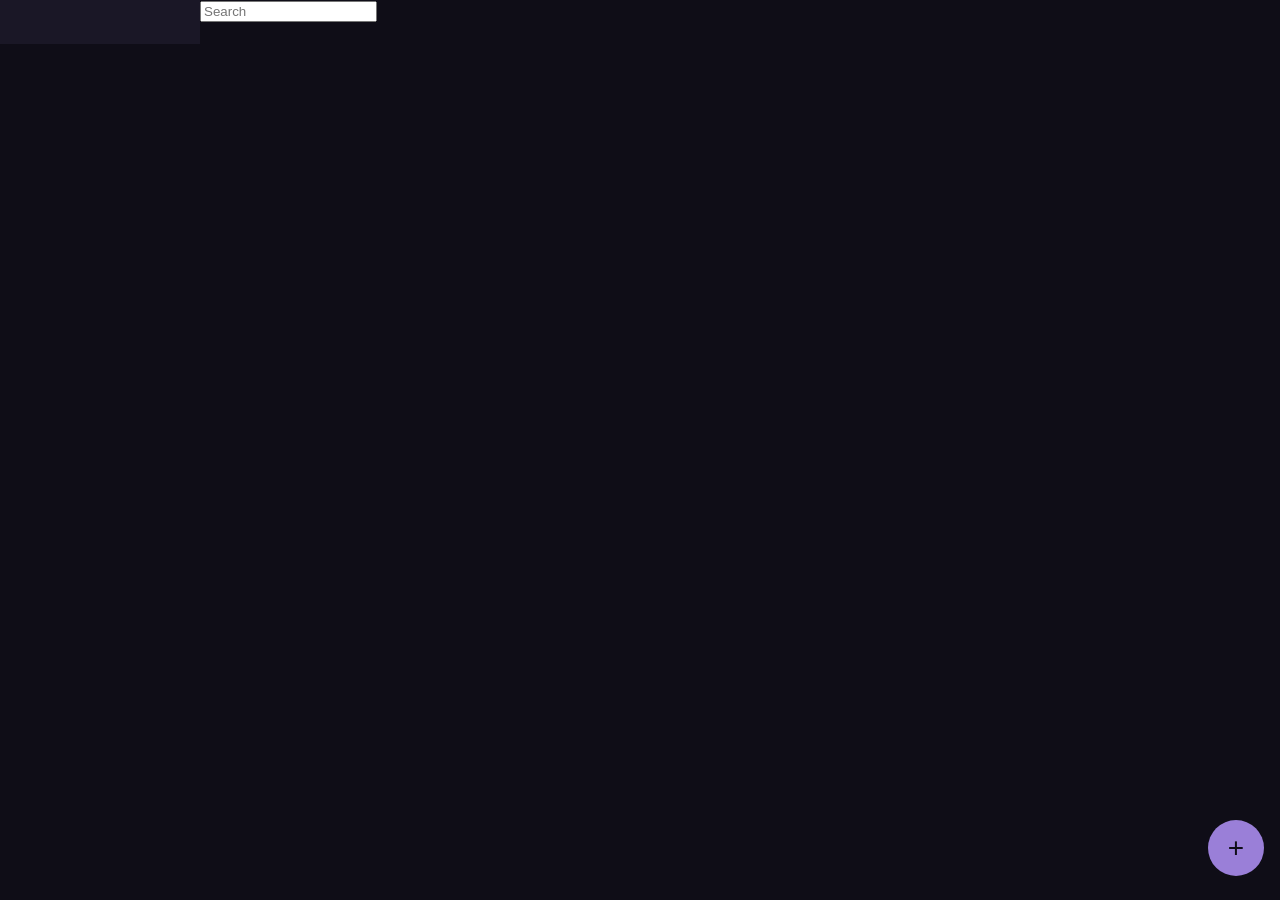
==== command-center/src/index.html @ 440cc8a0 "feat(cc): scaffold, build script, style tokens Co-Authored-By: Claude Sonnet 5.5 <noreply@anthropic." ====
<!doctype html>
<html lang="en">
<head>
<meta charset="utf-8">
<meta name="viewport" content="width=device-width, initial-scale=1, viewport-fit=cover">
<title>Command Center</title>
<link rel="stylesheet" href="./styles.css">
</head>
<body>
<header id="topbar">
  <input id="search" type="search" placeholder="Search" aria-label="Search">
</header>
<main id="view" tabindex="-1"></main>
<nav id="tabs" aria-label="Sections"></nav>
<button id="fab" type="button" aria-label="Quick add">+</button>
<dialog id="quickadd" aria-label="Quick add"></dialog>
<dialog id="ask" aria-label="Ask Claude"></dialog>
<script type="module" src="./main.js"></script>
</body>
</html>
---- command-center/src/styles.css ----
/* Design tokens. Dark is the default; [data-theme=light] overrides. */
:root {
  --bg: #0f0d17;
  --surface: #1a1726;
  --text: #ece9f5;
  --muted: #8a83a0;
  --accent: #9a7fd8;
  --work: #2dd4bf;
  --cards: #b794f6;
  --health: #a3e635;
  --wf: #fb7185;
  --inbox: #60a5fa;
  --alert: #f87171;
  --done: #4ade80;
  --font-num: ui-monospace, SFMono-Regular, Menlo, Consolas, monospace;
  --font-ui: system-ui, -apple-system, "Segoe UI", Roboto, sans-serif;
  --tap: 44px;
}
[data-theme=light] {
  --bg: #f4f2fa;
  --surface: #ffffff;
  --text: #1c1a26;
  --muted: #625b78;
  --accent: #6b4fb8;
  --work: #0f766e;
  --cards: #7c3aed;
  --health: #4d7c0f;
  --wf: #be123c;
  --inbox: #1d4ed8;
  --alert: #b91c1c;
  --done: #15803d;
}

* { box-sizing: border-box; }
html, body { margin: 0; }
body {
  background: var(--bg);
  color: var(--text);
  font: 16px/1.4 var(--font-ui);
  padding-bottom: calc(var(--tap) + 16px + env(safe-area-inset-bottom));
}
.num { font-family: var(--font-num); font-weight: 700; }
#view { padding: 16px; }
#tabs {
  position: fixed; left: 0; right: 0; bottom: 0;
  display: flex; background: var(--surface);
  min-height: var(--tap); padding-bottom: env(safe-area-inset-bottom);
}
#fab {
  position: fixed; right: 16px; bottom: calc(var(--tap) + 24px + env(safe-area-inset-bottom));
  width: 56px; height: 56px; border: 0; border-radius: 50%;
  background: var(--accent); color: var(--bg); font-size: 28px;
}
@media (min-width: 900px) {
  body { padding-bottom: 0; padding-left: 200px; }
  #tabs { top: 0; right: auto; bottom: auto; width: 200px; flex-direction: column; }
  #fab { bottom: 24px; }
}
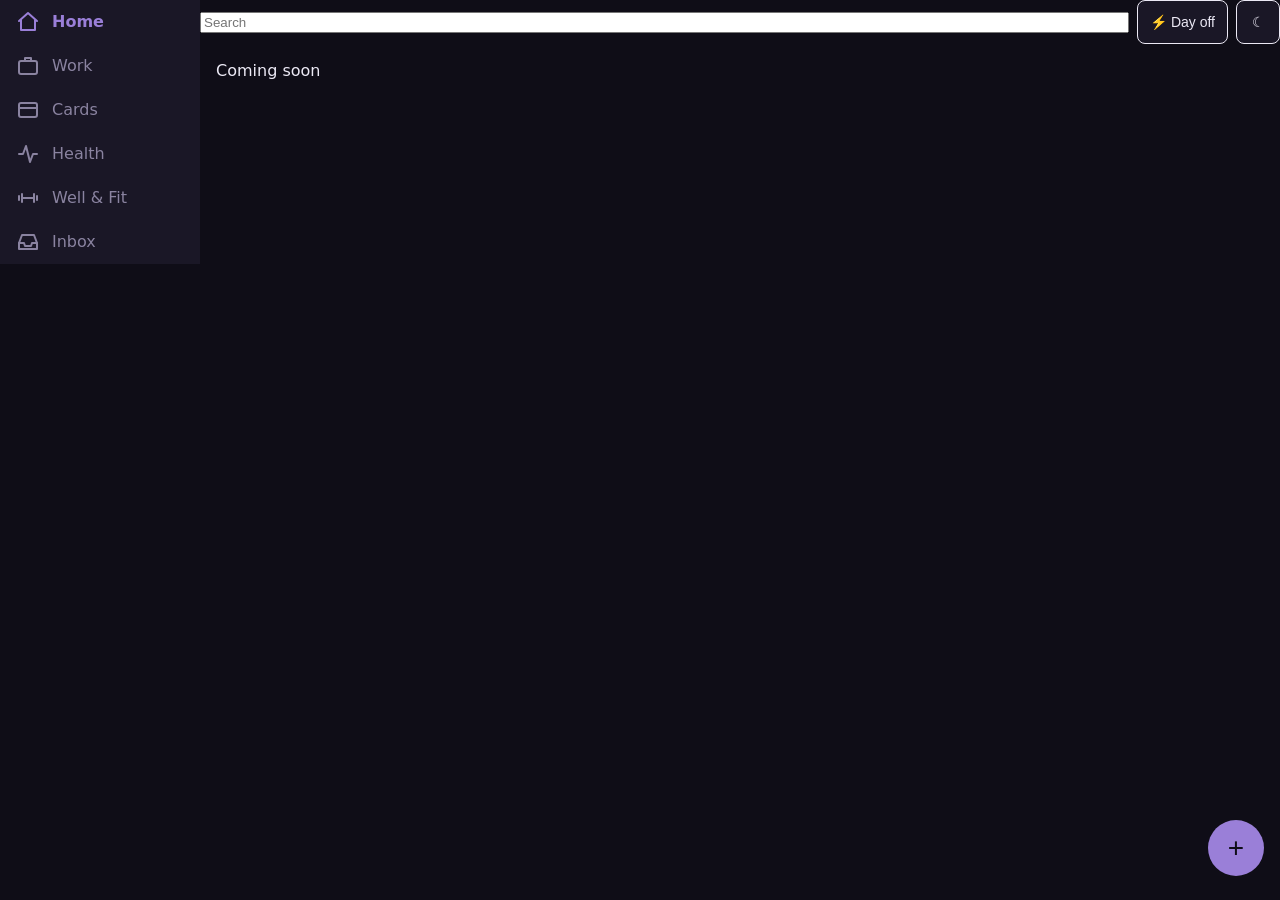
==== commit 11c98b8b: "feat(cc): shift mode and theme toggle Co-Authored-By: Claude Opus 5.5 <noreply@anthropic.com> Claude" ====
--- a/command-center/src/index.html
+++ b/command-center/src/index.html
@@ -9,6 +9,8 @@
 <body>
 <header id="topbar">
   <input id="search" type="search" placeholder="Search" aria-label="Search">
+  <button id="shift-toggle" type="button" class="topbtn" aria-pressed="false">⚡ Day off</button>
+  <button id="theme-toggle" type="button" class="topbtn" aria-label="Switch to light theme">☾</button>
 </header>
 <main id="view" tabindex="-1"></main>
 <nav id="tabs" aria-label="Sections"></nav>
--- a/command-center/src/styles.css
+++ b/command-center/src/styles.css
@@ -56,3 +56,31 @@
   #tabs { top: 0; right: auto; bottom: auto; width: 200px; flex-direction: column; }
   #fab { bottom: 24px; }
 }
+
+/* Tab buttons */
+.tab {
+  flex: 1; min-height: var(--tap); display: flex; flex-direction: column; align-items: center;
+  justify-content: center; gap: 2px; padding: 6px 2px; border: 0; background: none;
+  color: var(--muted); font: inherit; font-size: 12px; cursor: pointer;
+}
+.tab[aria-current="page"] { color: var(--tab-accent, var(--accent)); font-weight: 700; }
+.tab:focus-visible { outline: 2px solid var(--tab-accent, var(--accent)); outline-offset: -2px; }
+@media (min-width: 900px) {
+  .tab { flex: none; flex-direction: row; justify-content: flex-start; gap: 12px; padding: 10px 16px; font-size: 16px; }
+}
+
+/* Quick add dialog + search results */
+#quickadd { border: 1px solid var(--border, #444); border-radius: 12px; background: var(--surface, #1b1b1f); color: inherit; max-width: 28rem; width: calc(100% - 32px); }
+.qa-form { display: flex; flex-direction: column; gap: 12px; }
+.qa-form input { min-height: var(--tap); font-size: 16px; padding: 0 12px; }
+.qa-chips, .qa-actions { display: flex; flex-wrap: wrap; gap: 8px; }
+.qa-chip, .qa-actions button { min-height: var(--tap); min-width: var(--tap); padding: 0 16px; font-size: 14px; }
+.qa-chip[aria-pressed="true"] { outline: 2px solid currentColor; font-weight: 700; }
+.qa-meta, .qa-status { font-size: 12px; margin: 0; min-height: 1em; }
+#search-results { position: absolute; left: 0; right: 0; top: 100%; background: var(--surface, #1b1b1f); max-height: 50vh; overflow: auto; z-index: 5; }
+.search-hit { padding: 12px 16px; min-height: var(--tap); font-size: 14px; }
+.search-coll { font-size: 12px; opacity: .8; text-transform: uppercase; margin-right: 6px; }
+#topbar { position: relative; }
+.topbtn { min-height: var(--tap); min-width: var(--tap); padding: 0 12px; font-size: 14px; background: var(--surface, #1b1b1f); color: inherit; border: 1px solid currentColor; border-radius: 8px; cursor: pointer; }
+#topbar { display: flex; align-items: center; gap: 8px; }
+#topbar #search { flex: 1; min-width: 0; }
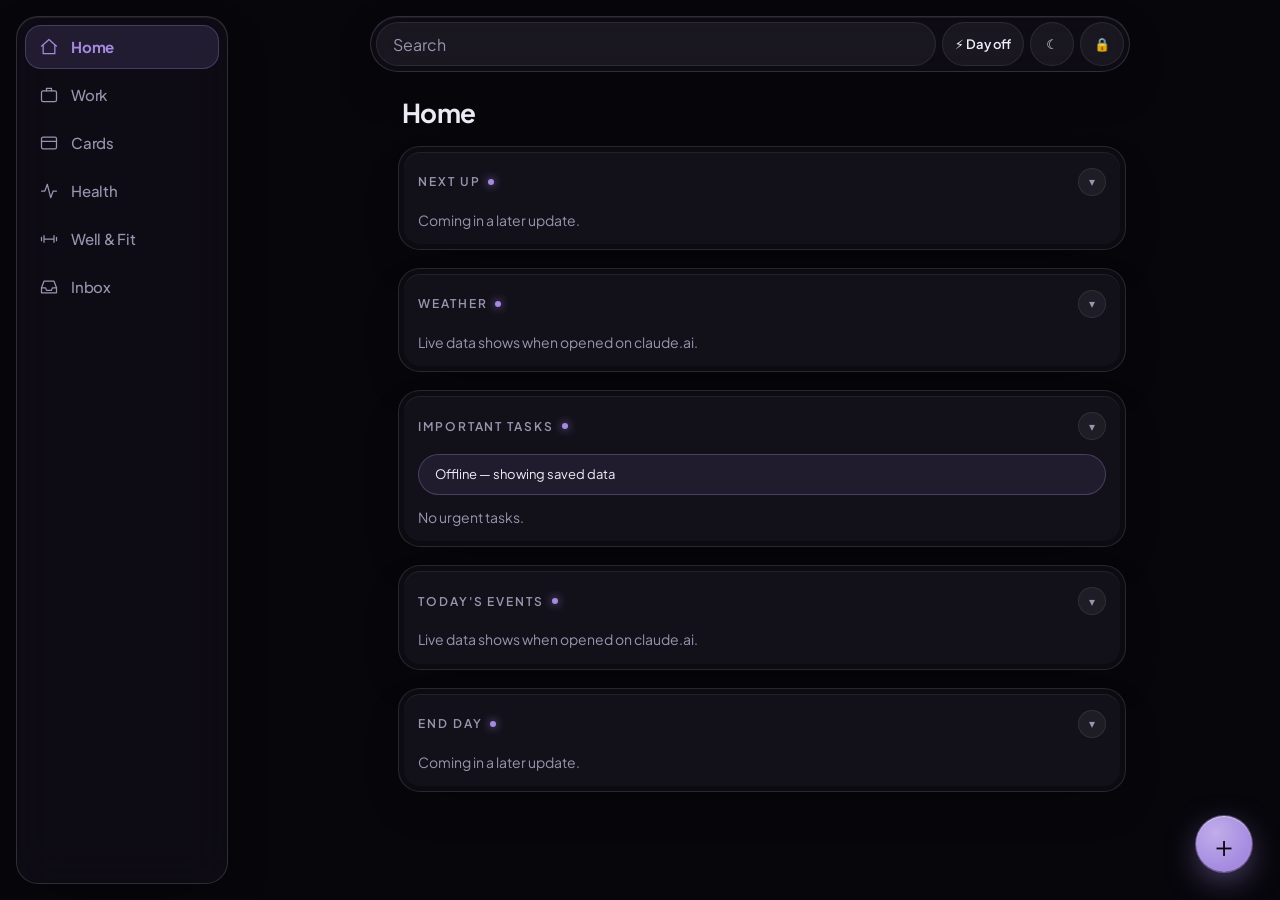
==== commit 60454a43: "Command Center: Ethereal Glass restyle (glass bars, double-bezel cards, fonts, motion) Co-Authored-B" ====
--- a/command-center/src/index.html
+++ b/command-center/src/index.html
@@ -4,6 +4,10 @@
 <meta charset="utf-8">
 <meta name="viewport" content="width=device-width, initial-scale=1, viewport-fit=cover">
 <title>Command Center</title>
+<link rel="preconnect" href="https://fonts.googleapis.com">
+<link rel="preconnect" href="https://fonts.gstatic.com" crossorigin>
+<link rel="stylesheet" href="https://fonts.googleapis.com/css2?family=Geist+Mono:wght@400;500;600&family=Plus+Jakarta+Sans:wght@400;500;600;700&display=swap">
+<meta name="theme-color" content="#07060b">
 <link rel="stylesheet" href="./styles.css">
 </head>
 <body>
--- a/command-center/src/styles.css
+++ b/command-center/src/styles.css
@@ -1,10 +1,15 @@
-/* Design tokens. Dark is the default; [data-theme=light] overrides. */
+/* Design tokens. Dark is the default; [data-theme=light] overrides.
+   Direction: "Ethereal Glass" (dark) / "Soft Structuralism" (light). */
 :root {
-  --bg: #0f0d17;
-  --surface: #1a1726;
-  --text: #ece9f5;
-  --muted: #8a83a0;
-  --accent: #9a7fd8;
+  --badge-bg: #c81e1e;
+  --badge-text: #ffffff;
+  --bg: #07060b;
+  --surface: #121019;
+  --shell: #0c0b12;
+  --text: #efedf7;
+  --muted: #9a94ae;
+  --accent: #a58ae0;
+  --on-accent: #0b0814;
   --work: #2dd4bf;
   --cards: #b794f6;
   --health: #a3e635;
@@ -12,16 +17,32 @@
   --inbox: #60a5fa;
   --alert: #f87171;
   --done: #4ade80;
-  --font-num: ui-monospace, SFMono-Regular, Menlo, Consolas, monospace;
-  --font-ui: system-ui, -apple-system, "Segoe UI", Roboto, sans-serif;
+  --line: rgba(255, 255, 255, 0.08);
+  --line-strong: rgba(255, 255, 255, 0.14);
+  --hi: rgba(255, 255, 255, 0.07);
+  --glass: rgba(18, 16, 26, 0.62);
+  --glow-a: rgba(154, 127, 216, 0.16);
+  --glow-b: rgba(96, 165, 250, 0.07);
+  --shadow: 0 18px 50px -20px rgba(0, 0, 0, 0.55);
+  --chip: rgba(255, 255, 255, 0.05);
+  --font-num: "Geist Mono", "JetBrains Mono", ui-monospace, SFMono-Regular, Menlo, Consolas, monospace;
+  --font-ui: "Plus Jakarta Sans", ui-sans-serif, system-ui, -apple-system, "Segoe UI", sans-serif;
   --tap: 44px;
+  --ease: cubic-bezier(0.32, 0.72, 0, 1);
+  --r-out: 22px;
+  --r-in: 16px;
+  --bez: 5px;
 }
 [data-theme=light] {
-  --bg: #f4f2fa;
+  --badge-bg: #b91c1c;
+  --badge-text: #ffffff;
+  --bg: #eceef3;
   --surface: #ffffff;
-  --text: #1c1a26;
-  --muted: #625b78;
+  --shell: #f5f6f9;
+  --text: #17161f;
+  --muted: #5d5872;
   --accent: #6b4fb8;
+  --on-accent: #ffffff;
   --work: #0f766e;
   --cards: #7c3aed;
   --health: #4d7c0f;
@@ -29,58 +50,270 @@
   --inbox: #1d4ed8;
   --alert: #b91c1c;
   --done: #15803d;
+  --line: rgba(20, 20, 40, 0.07);
+  --line-strong: rgba(20, 20, 40, 0.12);
+  --hi: rgba(255, 255, 255, 0.9);
+  --glass: rgba(255, 255, 255, 0.66);
+  --glow-a: rgba(107, 79, 184, 0.10);
+  --glow-b: rgba(29, 78, 216, 0.05);
+  --shadow: 0 20px 44px -24px rgba(40, 36, 70, 0.22);
+  --chip: rgba(20, 20, 40, 0.04);
 }
 
 * { box-sizing: border-box; }
 html, body { margin: 0; }
+html { background: var(--bg); -webkit-text-size-adjust: 100%; }
 body {
   background: var(--bg);
   color: var(--text);
-  font: 16px/1.4 var(--font-ui);
-  padding-bottom: calc(var(--tap) + 16px + env(safe-area-inset-bottom));
-}
-.num { font-family: var(--font-num); font-weight: 700; }
-#view { padding: 16px; }
+  font: 16px/1.45 var(--font-ui);
+  -webkit-font-smoothing: antialiased;
+  min-height: 100dvh;
+  overflow-x: hidden;
+  padding-top: calc(76px + env(safe-area-inset-top));
+  padding-bottom: calc(var(--tap) + 48px + env(safe-area-inset-bottom));
+}
+/* Fixed ambient glow (no scroll repaint) */
+body::before {
+  content: ""; position: fixed; inset: 0; z-index: -1; pointer-events: none;
+  background:
+    radial-gradient(60% 40% at 85% -5%, var(--glow-a), transparent 70%),
+    radial-gradient(50% 35% at -10% 105%, var(--glow-b), transparent 70%);
+}
+button, input { font-family: inherit; }
+.num { font-family: var(--font-num); font-weight: 500; letter-spacing: -0.02em; font-variant-numeric: tabular-nums; }
+#view { padding: 4px 16px 16px; max-width: 760px; margin: 0 auto; outline: none; }
+
+/* Floating glass top bar */
+#topbar {
+  position: fixed; z-index: 20; top: calc(10px + env(safe-area-inset-top)); left: 10px; right: 10px;
+  display: flex; align-items: center; gap: 6px; padding: 5px;
+  background: var(--glass); border: 1px solid var(--line-strong); border-radius: 999px;
+  -webkit-backdrop-filter: blur(22px) saturate(1.4); backdrop-filter: blur(22px) saturate(1.4);
+  box-shadow: var(--shadow), inset 0 1px 0 var(--hi);
+}
+#topbar #search {
+  flex: 1; min-width: 0; min-height: var(--tap); padding: 0 16px; font-size: 16px;
+  color: var(--text); background: var(--chip); border: 1px solid var(--line); border-radius: 999px; outline: none;
+  transition: border-color .4s var(--ease), background .4s var(--ease);
+}
+#topbar #search::placeholder { color: var(--muted); }
+#topbar #search:focus { border-color: color-mix(in srgb, var(--accent) 55%, transparent); }
+.topbtn {
+  flex: none; min-height: var(--tap); min-width: var(--tap); padding: 0 12px; font-size: 13px; font-weight: 600;
+  background: var(--chip); color: var(--text); border: 1px solid var(--line); border-radius: 999px; cursor: pointer;
+  white-space: nowrap; transition: transform .45s var(--ease), background .45s var(--ease), border-color .45s var(--ease);
+}
+.topbtn[aria-pressed="true"] { background: color-mix(in srgb, var(--accent) 18%, transparent); border-color: color-mix(in srgb, var(--accent) 45%, transparent); }
+#search-results {
+  position: absolute; left: 0; right: 0; top: calc(100% + 8px); max-height: 50vh; overflow: auto; z-index: 5;
+  background: var(--surface); border: 1px solid var(--line-strong); border-radius: var(--r-in);
+  box-shadow: var(--shadow), inset 0 1px 0 var(--hi); padding: 4px;
+}
+#search-results:empty { display: none; }
+.search-hit { padding: 12px 14px; min-height: var(--tap); font-size: 14px; border-radius: 12px; }
+.search-hit + .search-hit { border-top: 1px solid var(--line); }
+.search-coll { font-size: 12px; color: var(--muted); text-transform: uppercase; letter-spacing: .12em; margin-right: 6px; }
+
+/* Floating glass tab bar */
 #tabs {
-  position: fixed; left: 0; right: 0; bottom: 0;
-  display: flex; background: var(--surface);
-  min-height: var(--tap); padding-bottom: env(safe-area-inset-bottom);
-}
+  position: fixed; z-index: 20; left: 10px; right: 10px; bottom: calc(10px + env(safe-area-inset-bottom));
+  display: flex; gap: 0; padding: 5px 4px; min-height: calc(var(--tap) + 10px);
+  background: var(--glass); border: 1px solid var(--line-strong); border-radius: 28px;
+  -webkit-backdrop-filter: blur(22px) saturate(1.4); backdrop-filter: blur(22px) saturate(1.4);
+  box-shadow: var(--shadow), inset 0 1px 0 var(--hi);
+}
+.tab {
+  position: relative; flex: 1; min-width: 0; min-height: 50px; display: flex; flex-direction: column; align-items: center;
+  justify-content: center; gap: 3px; padding: 5px 0; letter-spacing: -0.015em; border: 0; border-radius: 22px; background: none;
+  color: var(--muted); font: inherit; font-size: 12px; font-weight: 500; cursor: pointer; white-space: nowrap;
+  transition: color .45s var(--ease), background .45s var(--ease), transform .45s var(--ease);
+}
+.tab span { overflow: hidden; text-overflow: ellipsis; max-width: 100%; }
+.tab svg { width: 22px; height: 22px; stroke-width: 1.5; }
+.tab[aria-current="page"] {
+  color: var(--tab-accent, var(--accent)); font-weight: 700;
+  background: color-mix(in srgb, var(--tab-accent, var(--accent)) 14%, transparent);
+  box-shadow: inset 0 0 0 1px color-mix(in srgb, var(--tab-accent, var(--accent)) 28%, transparent);
+}
+.tab:focus-visible, .topbtn:focus-visible, .lay-btn:focus-visible, .pg-hd:focus-visible, #fab:focus-visible,
+dialog button:focus-visible { outline: 2px solid var(--tab-accent, var(--accent)); outline-offset: 2px; }
+
+/* Tab badges: red = needs attention */
+.badge { position: absolute; top: 2px; left: calc(50% + 5px); min-width: 18px; height: 18px; padding: 0 5px; border-radius: 9px;
+  background: var(--badge-bg); color: var(--badge-text); font-family: var(--font-num); font-size: 12px; font-weight: 600; line-height: 18px; text-align: center;
+  box-shadow: 0 0 0 2px var(--bg); }
+.badge[hidden] { display: none; }
+
+/* FAB: glowing accent orb */
 #fab {
-  position: fixed; right: 16px; bottom: calc(var(--tap) + 24px + env(safe-area-inset-bottom));
-  width: 56px; height: 56px; border: 0; border-radius: 50%;
-  background: var(--accent); color: var(--bg); font-size: 28px;
-}
+  position: fixed; z-index: 21; right: 18px; bottom: calc(var(--tap) + 34px + env(safe-area-inset-bottom));
+  width: 56px; height: 56px; border: 0; border-radius: 50%; cursor: pointer;
+  background: radial-gradient(circle at 35% 30%, color-mix(in srgb, var(--accent) 70%, #fff), var(--accent) 70%);
+  color: var(--on-accent); font: 300 30px/1 var(--font-ui);
+  box-shadow: 0 0 0 1px color-mix(in srgb, var(--accent) 50%, transparent), 0 10px 34px -6px color-mix(in srgb, var(--accent) 65%, transparent), inset 0 1px 1px rgba(255,255,255,.45);
+  transition: transform .5s var(--ease), box-shadow .5s var(--ease);
+}
+
+/* Press feedback */
+.tab:active, .topbtn:active, .lay-btn:active, .qa-chip:active, .ask-chip:active, .qa-actions button:active, .ask-actions button:active, .pg-hd:active { transform: scale(0.98); }
+#fab:active { transform: scale(0.94); }
+
 @media (min-width: 900px) {
-  body { padding-bottom: 0; padding-left: 200px; }
-  #tabs { top: 0; right: auto; bottom: auto; width: 200px; flex-direction: column; }
-  #fab { bottom: 24px; }
-}
-
-/* Tab buttons */
-.tab {
-  flex: 1; min-height: var(--tap); display: flex; flex-direction: column; align-items: center;
-  justify-content: center; gap: 2px; padding: 6px 2px; border: 0; background: none;
-  color: var(--muted); font: inherit; font-size: 12px; cursor: pointer;
-}
-.tab[aria-current="page"] { color: var(--tab-accent, var(--accent)); font-weight: 700; }
-.tab:focus-visible { outline: 2px solid var(--tab-accent, var(--accent)); outline-offset: -2px; }
-@media (min-width: 900px) {
-  .tab { flex: none; flex-direction: row; justify-content: flex-start; gap: 12px; padding: 10px 16px; font-size: 16px; }
-}
-
-/* Quick add dialog + search results */
-#quickadd { border: 1px solid var(--border, #444); border-radius: 12px; background: var(--surface, #1b1b1f); color: inherit; max-width: 28rem; width: calc(100% - 32px); }
-.qa-form { display: flex; flex-direction: column; gap: 12px; }
-.qa-form input { min-height: var(--tap); font-size: 16px; padding: 0 12px; }
-.qa-chips, .qa-actions { display: flex; flex-wrap: wrap; gap: 8px; }
-.qa-chip, .qa-actions button { min-height: var(--tap); min-width: var(--tap); padding: 0 16px; font-size: 14px; }
-.qa-chip[aria-pressed="true"] { outline: 2px solid currentColor; font-weight: 700; }
-.qa-meta, .qa-status { font-size: 12px; margin: 0; min-height: 1em; }
-#search-results { position: absolute; left: 0; right: 0; top: 100%; background: var(--surface, #1b1b1f); max-height: 50vh; overflow: auto; z-index: 5; }
-.search-hit { padding: 12px 16px; min-height: var(--tap); font-size: 14px; }
-.search-coll { font-size: 12px; opacity: .8; text-transform: uppercase; margin-right: 6px; }
-#topbar { position: relative; }
-.topbtn { min-height: var(--tap); min-width: var(--tap); padding: 0 12px; font-size: 14px; background: var(--surface, #1b1b1f); color: inherit; border: 1px solid currentColor; border-radius: 8px; cursor: pointer; }
-#topbar { display: flex; align-items: center; gap: 8px; }
-#topbar #search { flex: 1; min-width: 0; }
+  body { padding-bottom: 32px; padding-left: 244px; padding-top: 84px; }
+  #topbar { left: 244px; right: 24px; top: 16px; max-width: 760px; margin: 0 auto; }
+  #tabs {
+    top: 16px; bottom: 16px; left: 16px; right: auto; width: 212px; flex-direction: column; gap: 4px;
+    border-radius: var(--r-out); padding: 8px;
+  }
+  .tab { flex: none; flex-direction: row; justify-content: flex-start; gap: 12px; padding: 10px 14px; font-size: 15px; border-radius: 16px; min-height: var(--tap); }
+  .tab svg { width: 20px; height: 20px; }
+  .badge { position: static; margin-left: auto; box-shadow: none; }
+  #fab { bottom: 28px; right: 28px; }
+}
+
+/* Page shells */
+.pg-title { font-size: 26px; font-weight: 700; letter-spacing: -0.025em; margin: 6px 4px 14px; }
+/* Double bezel on one element: inner core = section, outer shell = spread rings. */
+.pg-sec {
+  position: relative; background: var(--surface); border-radius: var(--r-in);
+  padding: 8px 14px 14px; margin: calc(var(--bez) + 1px) calc(var(--bez) + 1px) calc(var(--bez) * 2 + 14px);
+  box-shadow:
+    inset 0 1px 0 var(--hi),
+    0 0 0 var(--bez) var(--shell),
+    0 0 0 calc(var(--bez) + 1px) var(--line-strong),
+    var(--shadow);
+  animation: cc-up .7s var(--ease) both;
+}
+.pg-home .pg-sec:nth-child(2) { animation-delay: .05s; }
+.pg-home .pg-sec:nth-child(3) { animation-delay: .1s; }
+.pg-home .pg-sec:nth-child(4) { animation-delay: .15s; }
+.pg-home .pg-sec:nth-child(n+5) { animation-delay: .2s; }
+@keyframes cc-up { from { opacity: 0; transform: translateY(10px); } to { opacity: 1; transform: none; } }
+
+.pg-sec h2 { margin: 0 0 6px; }
+.pg-h { margin: 0 0 6px; }
+.pg-hd {
+  display: flex; align-items: center; gap: 8px; width: 100%; min-height: var(--tap); padding: 0; background: none; border: 0;
+  color: var(--muted); font: inherit; font-size: 12px; font-weight: 600; text-transform: uppercase; letter-spacing: .16em;
+  text-align: left; cursor: pointer; transition: color .4s var(--ease), transform .4s var(--ease);
+}
+.pg-hd::before {
+  content: ""; flex: none; width: 6px; height: 6px; border-radius: 50%; order: 2;
+  background: var(--tab-accent, var(--accent)); box-shadow: 0 0 10px var(--tab-accent, var(--accent));
+}
+.pg-ind { order: 3; margin-left: auto; display: inline-flex; justify-content: center; width: 28px; height: 28px; align-items: center;
+  border-radius: 50%; background: var(--chip); border: 1px solid var(--line); color: var(--muted); font-size: 12px; letter-spacing: 0;
+  transition: background .4s var(--ease); }
+.pg-hd:hover { color: var(--text); }
+.pg-hd { flex-wrap: nowrap; }
+.pg-hd > .pg-ind { order: 3; }
+.pg-body { animation: cc-fade .5s var(--ease) both; }
+@keyframes cc-fade { from { opacity: 0; transform: translateY(-4px); } to { opacity: 1; transform: none; } }
+.lay-collapsed > .pg-body { display: none; }
+.lay-collapsed > .pg-h { margin-bottom: 0; }
+.lay-collapsed { padding-bottom: 8px; }
+
+.pg-empty, .pg-meta { color: var(--muted); font-size: 14px; margin: 0; }
+.pg-offline {
+  color: var(--text); font-size: 13px; margin: 0 0 12px; padding: 10px 16px; border-radius: 999px;
+  background: color-mix(in srgb, var(--accent) 10%, transparent); border: 1px solid color-mix(in srgb, var(--accent) 30%, transparent);
+}
+.pg-err { color: var(--alert); font-size: 14px; margin: 0; }
+.pg-error {
+  color: var(--text); font-size: 14px; margin: 8px 0 12px; padding: 14px 16px; border-radius: var(--r-in);
+  background: color-mix(in srgb, var(--alert) 12%, var(--surface)); border: 1px solid color-mix(in srgb, var(--alert) 40%, transparent);
+  box-shadow: inset 3px 0 0 var(--alert);
+}
+.pg-attn-text { color: var(--alert); font-size: 14px; margin: 4px 0 0; }
+.pg-list { list-style: none; margin: 0; padding: 0; }
+.pg-row { display: flex; flex-wrap: wrap; gap: 4px 10px; align-items: baseline; min-height: var(--tap); padding: 11px 0; border-top: 1px solid var(--line); }
+.pg-row:first-child { border-top: 0; }
+.pg-attn { border-left: 2px solid var(--alert); padding-left: 10px; margin-left: -2px; }
+.pg-time { min-width: 5.5em; color: var(--muted); font-size: 14px; }
+.pg-big { font-size: 34px; font-weight: 400; letter-spacing: -0.04em; line-height: 1.1; }
+.pg-sec a { color: var(--accent); text-underline-offset: 3px; text-decoration-thickness: 1px; }
+.pg-sec input:not([type=checkbox]):not([type=radio]), .pg-sec select, .pg-sec textarea {
+  font: inherit; font-size: 16px; color: var(--text); background: var(--chip); border: 1px solid var(--line-strong); border-radius: 12px; min-height: var(--tap); padding: 0 12px;
+}
+.pg-sec button:not(.pg-hd):not(.lay-btn) {
+  font: inherit; font-size: 14px; font-weight: 600; min-height: var(--tap); padding: 0 16px; border-radius: 999px; cursor: pointer;
+  color: var(--text); background: var(--chip); border: 1px solid var(--line-strong);
+  transition: transform .45s var(--ease), background .45s var(--ease);
+}
+.pg-sec button:not(.pg-hd):not(.lay-btn):active { transform: scale(0.98); }
+.pg-sec input[type=checkbox] { width: 20px; height: 20px; accent-color: var(--accent); }
+.pg-home { display: flex; flex-direction: column; }
+/* Workday: next up, events, tasks first. Day off: next up, weather, tasks, events. */
+body[data-shift="work"] .pg-home [data-section="next"] { order: 0; }
+body[data-shift="work"] .pg-home [data-section="events"] { order: 1; }
+body[data-shift="work"] .pg-home [data-section="tasks"] { order: 2; }
+body[data-shift="work"] .pg-home [data-section="weather"] { order: 3; }
+body[data-shift="off"] .pg-home [data-section="weather"] { order: 1; }
+body[data-shift="off"] .pg-home [data-section="tasks"] { order: 2; }
+body[data-shift="off"] .pg-home [data-section="events"] { order: 3; }
+.pg-home [data-section="endday"] { order: 9; }
+
+/* Block layout controls */
+.lay-ctl { display: flex; gap: 6px; justify-content: flex-end; margin: 6px 0 2px; }
+.lay-btn {
+  min-width: var(--tap); min-height: var(--tap); padding: 0 12px; font-size: 14px; font-weight: 600; cursor: pointer;
+  background: var(--chip); color: var(--text); border: 1px solid var(--line-strong); border-radius: 999px;
+  transition: transform .45s var(--ease), opacity .45s var(--ease);
+}
+.lay-btn:disabled { opacity: 0.4; cursor: default; }
+.lay-unlocked .pg-sec { box-shadow: inset 0 1px 0 var(--hi), 0 0 0 var(--bez) var(--shell), 0 0 0 calc(var(--bez) + 1px) color-mix(in srgb, var(--accent) 35%, transparent), var(--shadow); }
+.lay-unlocked .lay-hidden { background: transparent; box-shadow: inset 0 0 0 1px var(--line-strong), 0 0 0 var(--bez) transparent; outline: 1px dashed var(--line-strong); outline-offset: calc(var(--bez) + 1px); }
+.lay-unlocked .lay-hidden .pg-hd { color: var(--muted); }
+.lay-unlocked .lay-hidden > .pg-body { display: none; }
+
+/* Glass sheets: quick add + ask */
+#quickadd, #ask {
+  border: 1px solid var(--line-strong); border-radius: 26px; padding: 20px; color: var(--text);
+  background: var(--glass); -webkit-backdrop-filter: blur(28px) saturate(1.5); backdrop-filter: blur(28px) saturate(1.5);
+  box-shadow: 0 30px 80px -20px rgba(0,0,0,.5), inset 0 1px 0 var(--hi);
+  width: calc(100% - 24px); max-width: 28rem;
+}
+#quickadd:not([data-theme]), #ask { background: color-mix(in srgb, var(--surface) 86%, transparent); }
+#ask { max-width: 32rem; }
+#quickadd[open], #ask[open] { animation: cc-sheet .5s var(--ease) both; }
+@keyframes cc-sheet { from { opacity: 0; transform: translateY(16px) scale(.98); } to { opacity: 1; transform: none; } }
+#quickadd::backdrop, #ask::backdrop { background: rgba(4, 3, 8, 0.55); }
+[data-theme=light] #quickadd::backdrop, [data-theme=light] #ask::backdrop { background: rgba(40, 40, 60, 0.22); }
+.qa-form, .ask-form { display: flex; flex-direction: column; gap: 14px; }
+.ask-form h2 { font-size: 12px; font-weight: 600; text-transform: uppercase; letter-spacing: .16em; color: var(--muted); margin: 0; }
+.qa-form input, .ask-input {
+  min-height: 50px; font-size: 16px; padding: 0 18px; color: var(--text);
+  background: var(--chip); border: 1px solid var(--line-strong); border-radius: 999px; outline: none;
+  transition: border-color .4s var(--ease);
+}
+.qa-form input:focus, .ask-input:focus { border-color: color-mix(in srgb, var(--accent) 60%, transparent); }
+.qa-form input::placeholder, .ask-input::placeholder { color: var(--muted); }
+.qa-chips, .qa-actions, .ask-prompts, .ask-actions { display: flex; flex-wrap: wrap; gap: 8px; }
+.qa-chip, .qa-actions button, .ask-chip, .ask-actions button {
+  min-height: var(--tap); min-width: var(--tap); padding: 0 16px; font-size: 14px; font-weight: 600; cursor: pointer;
+  color: var(--text); background: var(--chip); border: 1px solid var(--line-strong); border-radius: 999px;
+  transition: transform .45s var(--ease), background .45s var(--ease), border-color .45s var(--ease);
+}
+.ask-chip { text-align: left; padding: 8px 16px; }
+.qa-chip[aria-pressed="true"] {
+  color: var(--accent); background: color-mix(in srgb, var(--accent) 16%, transparent);
+  border-color: color-mix(in srgb, var(--accent) 50%, transparent);
+}
+.qa-actions, .ask-actions { justify-content: flex-end; }
+#qa-save, .ask-send { background: var(--accent); color: var(--on-accent); border-color: transparent;
+  box-shadow: 0 8px 24px -8px color-mix(in srgb, var(--accent) 70%, transparent); }
+.qa-meta, .qa-status { font-size: 12px; color: var(--muted); margin: 0; min-height: 1em; }
+.ask-out { white-space: pre-wrap; font-size: 14px; max-height: 50vh; overflow: auto; }
+.ask-out:not(:empty) { padding: 14px 16px; border-radius: var(--r-in); background: var(--chip); border: 1px solid var(--line); }
+
+@media (prefers-reduced-motion: reduce) {
+  *, *::before, *::after { animation: none !important; transition: none !important; }
+}
+
+/* Per-area tint for section eyebrow dots, from the active tab (CSS only) */
+body:has(.tab[data-route="work"][aria-current="page"]) #view { --tab-accent: var(--work); }
+body:has(.tab[data-route="cards"][aria-current="page"]) #view { --tab-accent: var(--cards); }
+body:has(.tab[data-route="health"][aria-current="page"]) #view { --tab-accent: var(--health); }
+body:has(.tab[data-route="wf"][aria-current="page"]) #view { --tab-accent: var(--wf); }
+body:has(.tab[data-route="inbox"][aria-current="page"]) #view { --tab-accent: var(--inbox); }
